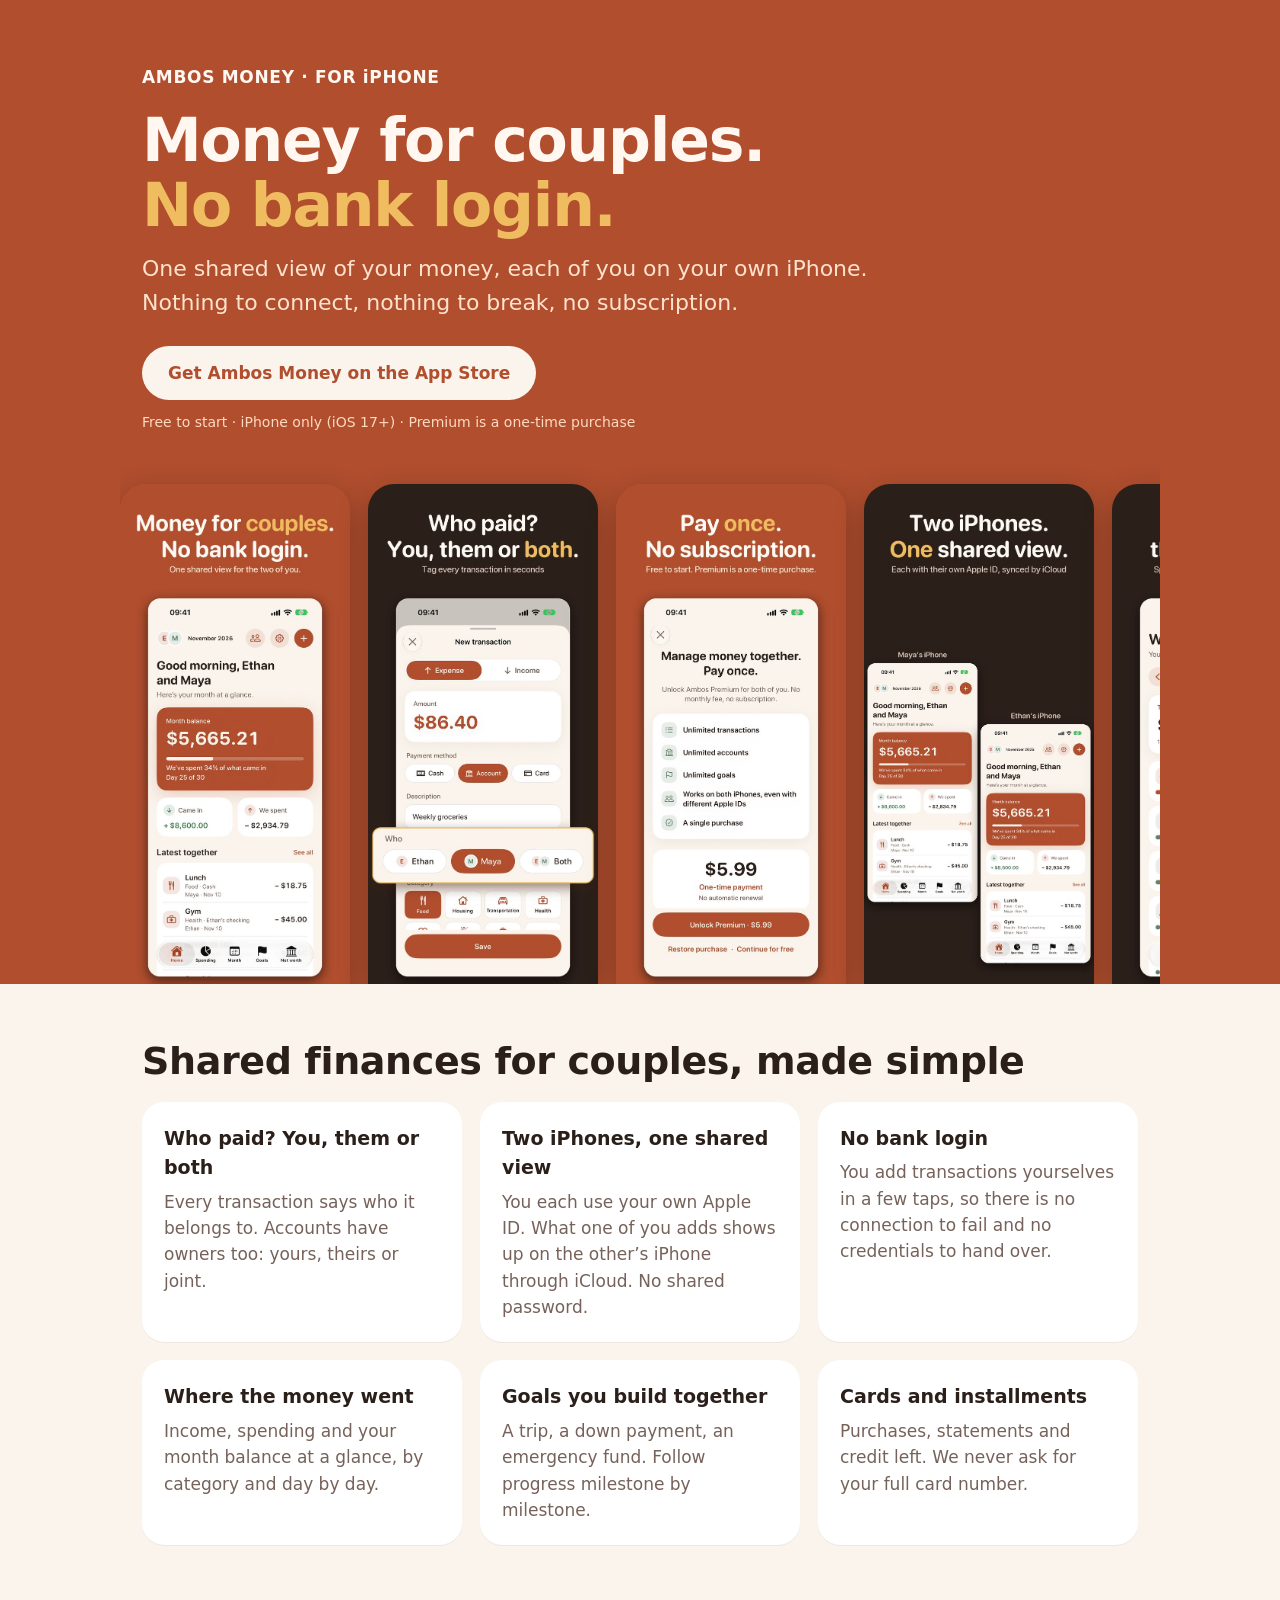
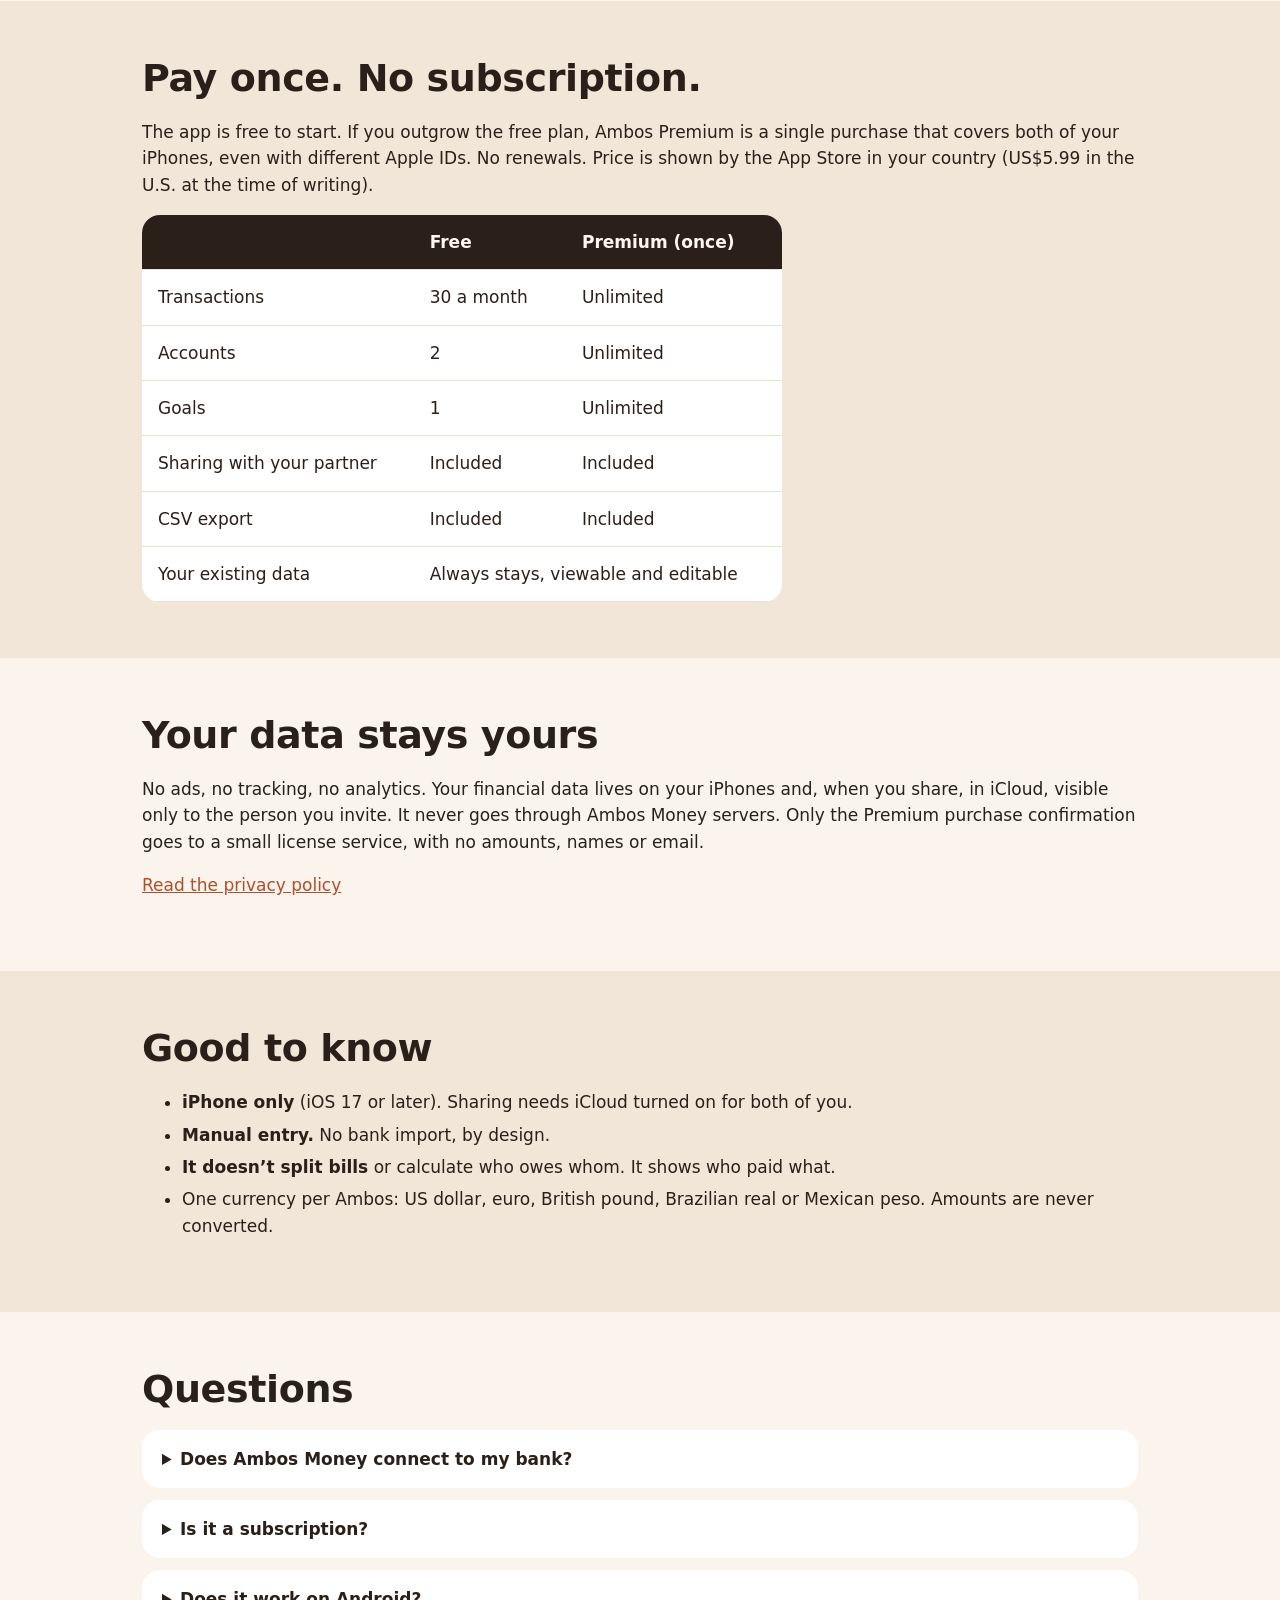
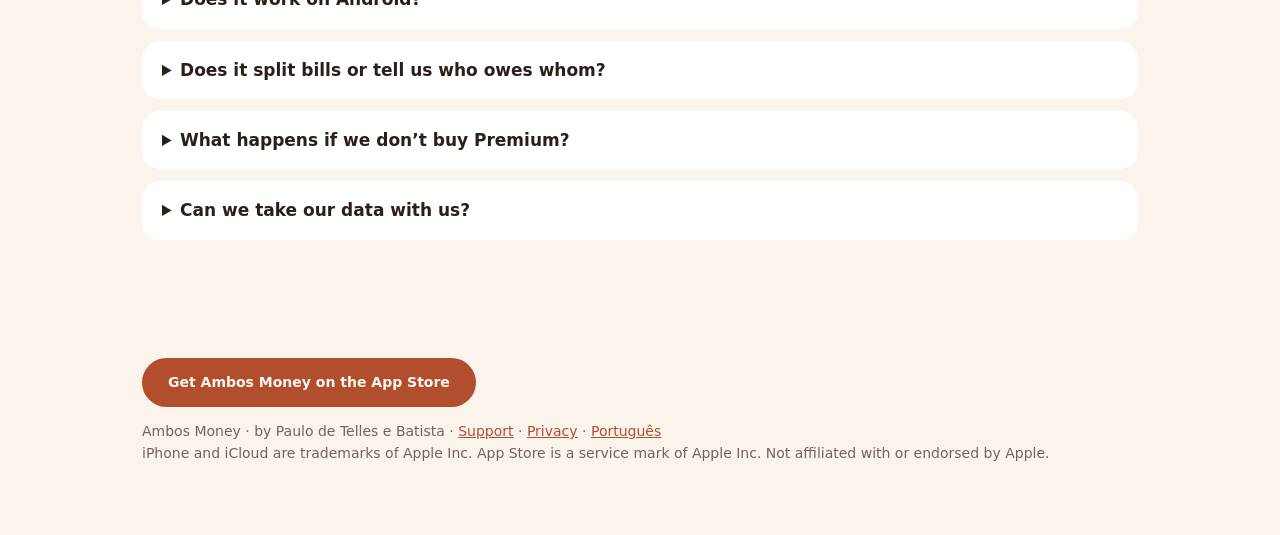
==== en/index.html @ d0905ecc "US landing page in /en/, language links and sitemap Co-Authored-By: Claude Sonnet 5.5 <noreply@anthr" ====
<!doctype html>
<html lang="en">
<head>
<meta charset="utf-8">
<meta name="viewport" content="width=device-width, initial-scale=1">
<title>Ambos Money — Money app for couples. No bank login, no subscription.</title>
<meta name="description" content="A shared money tracker for couples on iPhone. Each of you uses your own iPhone and Apple ID. No bank login, no ads, no subscription: free to start, Premium is a one-time purchase.">
<link rel="canonical" href="https://paulodermato.github.io/ambos-money-site/en/">
<link rel="alternate" hreflang="en" href="https://paulodermato.github.io/ambos-money-site/en/">
<link rel="alternate" hreflang="pt-BR" href="https://paulodermato.github.io/ambos-money-site/">
<meta property="og:url" content="https://paulodermato.github.io/ambos-money-site/en/">
<meta name="apple-itunes-app" content="app-id=6821386581">
<meta property="og:type" content="website">
<meta property="og:title" content="Ambos Money — Shared finances for couples">
<meta property="og:description" content="One shared view of your money on two iPhones. No bank login. No subscription.">
<meta property="og:image" content="https://paulodermato.github.io/ambos-money-site/en/img/og.jpg">
<meta name="twitter:card" content="summary_large_image">
<script type="application/ld+json">
{"@context":"https://schema.org","@type":"SoftwareApplication","name":"Ambos Money","operatingSystem":"iOS 17+","applicationCategory":"FinanceApplication",
 "description":"A shared money tracker for couples on iPhone. No bank login, no ads, no subscription.",
 "offers":{"@type":"Offer","price":"0","priceCurrency":"USD","description":"Free to start. Ambos Premium is a one-time in-app purchase."},
 "url":"https://apps.apple.com/us/app/id6821386581"}
</script>
<script type="application/ld+json">
{"@context":"https://schema.org","@type":"FAQPage","mainEntity":[
 {"@type":"Question","name":"Does Ambos Money connect to my bank?","acceptedAnswer":{"@type":"Answer","text":"No. You add transactions yourselves in a few taps. That means there is no bank connection to break and no credentials to share."}},
 {"@type":"Question","name":"Is it a subscription?","acceptedAnswer":{"@type":"Answer","text":"No. The app is free to start (30 transactions a month, 2 accounts and 1 goal, with sharing and CSV export included). Ambos Premium is a one-time purchase that unlocks both iPhones."}},
 {"@type":"Question","name":"Does it work on Android?","acceptedAnswer":{"@type":"Answer","text":"Not today. Ambos Money is iPhone only (iOS 17 or later), and sharing needs iCloud on both iPhones."}},
 {"@type":"Question","name":"Does it split bills or tell us who owes whom?","acceptedAnswer":{"@type":"Answer","text":"No. It shows who paid what, but it does not calculate settlements."}}
]}
</script>
<style>
:root{--terra:#b04e2e;--cocoa:#2b1f1a;--cream:#faf4ec;--sand:#f1e6d8;--amber:#f0bc60;--muted:#76625a}
*{box-sizing:border-box}
body{margin:0;font:17px/1.55 ui-rounded,"SF Pro Rounded",-apple-system,system-ui,"Segoe UI",sans-serif;color:var(--cocoa);background:var(--cream)}
a{color:var(--terra)}
.wrap{max-width:1040px;margin:0 auto;padding:0 22px}
header.hero{background:var(--terra);color:#fff7f0;padding:64px 0 0;overflow:hidden}
header.hero h1{font-size:clamp(34px,6vw,60px);line-height:1.08;margin:0 0 14px;letter-spacing:-.02em}
header.hero h1 em{font-style:normal;color:var(--amber)}
header.hero p.lead{font-size:clamp(18px,2.4vw,22px);max-width:34em;margin:0 0 26px;color:#ffe2cd}
.cta{display:inline-block;background:var(--cream);color:var(--terra);font-weight:700;padding:14px 26px;border-radius:999px;text-decoration:none}
.cta:focus-visible,a:focus-visible{outline:3px solid var(--amber);outline-offset:3px}
.note{font-size:14px;color:#ffd9c0;margin-top:12px}
.shots{display:flex;gap:18px;overflow-x:auto;scroll-snap-type:x mandatory;padding:36px 22px 0;margin:0 -22px;-webkit-overflow-scrolling:touch}
.shots img{width:230px;height:auto;border-radius:26px 26px 0 0;scroll-snap-align:start;flex:0 0 auto;box-shadow:0 10px 30px rgba(0,0,0,.25)}
section{padding:56px 0}
h2{font-size:clamp(26px,4vw,38px);line-height:1.15;margin:0 0 18px;letter-spacing:-.01em}
.grid{display:grid;gap:18px;grid-template-columns:repeat(auto-fit,minmax(240px,1fr))}
.card{background:#fff;border-radius:22px;padding:22px;box-shadow:0 1px 0 rgba(43,31,26,.06)}
.card h3{margin:0 0 6px;font-size:19px}
.card p{margin:0;color:var(--muted)}
.band{background:var(--sand)}
table{border-collapse:collapse;width:100%;max-width:640px;background:#fff;border-radius:18px;overflow:hidden}
th,td{padding:14px 16px;text-align:left;border-bottom:1px solid #eadfd2;vertical-align:top}
th{background:var(--cocoa);color:#fff7f0}
details{background:#fff;border-radius:18px;padding:16px 20px;margin:0 0 12px}
summary{cursor:pointer;font-weight:700}
details p{margin:10px 0 0;color:var(--muted)}
footer{padding:36px 0 56px;color:var(--muted);font-size:14px}
.honest li{margin:6px 0}
@media (prefers-color-scheme:dark){:root{--cream:#1b1512;--sand:#241b17;--cocoa:#f4ebe2;--muted:#b7a396}.card,table,details{background:#2a201b}th{background:#f4ebe2;color:#1b1512}td,th{border-color:#3a2d26}.cta{background:#fff7f0}}
</style>
</head>
<body>
<header class="hero">
  <div class="wrap">
    <p style="margin:0 0 18px;font-weight:700;letter-spacing:.04em">AMBOS MONEY · FOR iPHONE</p>
    <h1>Money for couples.<br><em>No bank login.</em></h1>
    <p class="lead">One shared view of your money, each of you on your own iPhone. Nothing to connect, nothing to break, no subscription.</p>
    <a class="cta" href="https://apps.apple.com/app/apple-store/id6821386581?pt=128971587&amp;ct=landing&amp;mt=8">Get Ambos Money on the App Store</a>
    <p class="note">Free to start · iPhone only (iOS 17+) · Premium is a one-time purchase</p>
    <div class="shots" aria-label="App screenshots">
      <img src="img/01-no-bank-login.jpg" alt="Home screen showing the month balance, what came in and what you spent" width="603" height="1311">
      <img src="img/02-who-paid.jpg" alt="New transaction screen with Who paid: you, your partner or both" width="603" height="1311" loading="lazy">
      <img src="img/03-pay-once.jpg" alt="Premium screen: pay once, no subscription, free plan explained" width="603" height="1311" loading="lazy">
      <img src="img/04-two-iphones.jpg" alt="Two iPhones showing the same shared money view" width="603" height="1311" loading="lazy">
      <img src="img/05-where-it-went.jpg" alt="Spending by category for the month" width="603" height="1311" loading="lazy">
      <img src="img/06-goals.jpg" alt="Shared goals with progress" width="603" height="1311" loading="lazy">
      <img src="img/07-cards.jpg" alt="Credit card with installments and statement" width="603" height="1311" loading="lazy">
      <img src="img/08-privacy.jpg" alt="Privacy: no ads, no tracking, no bank login" width="603" height="1311" loading="lazy">
    </div>
  </div>
</header>

<main>
<section>
  <div class="wrap">
    <h2>Shared finances for couples, made simple</h2>
    <div class="grid">
      <div class="card"><h3>Who paid? You, them or both</h3><p>Every transaction says who it belongs to. Accounts have owners too: yours, theirs or joint.</p></div>
      <div class="card"><h3>Two iPhones, one shared view</h3><p>You each use your own Apple ID. What one of you adds shows up on the other’s iPhone through iCloud. No shared password.</p></div>
      <div class="card"><h3>No bank login</h3><p>You add transactions yourselves in a few taps, so there is no connection to fail and no credentials to hand over.</p></div>
      <div class="card"><h3>Where the money went</h3><p>Income, spending and your month balance at a glance, by category and day by day.</p></div>
      <div class="card"><h3>Goals you build together</h3><p>A trip, a down payment, an emergency fund. Follow progress milestone by milestone.</p></div>
      <div class="card"><h3>Cards and installments</h3><p>Purchases, statements and credit left. We never ask for your full card number.</p></div>
    </div>
  </div>
</section>

<section class="band" id="pricing">
  <div class="wrap">
    <h2>Pay once. No subscription.</h2>
    <p>The app is free to start. If you outgrow the free plan, Ambos Premium is a single purchase that covers both of your iPhones, even with different Apple IDs. No renewals. Price is shown by the App Store in your country (US$5.99 in the U.S. at the time of writing).</p>
    <table>
      <tr><th></th><th>Free</th><th>Premium (once)</th></tr>
      <tr><td>Transactions</td><td>30 a month</td><td>Unlimited</td></tr>
      <tr><td>Accounts</td><td>2</td><td>Unlimited</td></tr>
      <tr><td>Goals</td><td>1</td><td>Unlimited</td></tr>
      <tr><td>Sharing with your partner</td><td>Included</td><td>Included</td></tr>
      <tr><td>CSV export</td><td>Included</td><td>Included</td></tr>
      <tr><td>Your existing data</td><td colspan="2">Always stays, viewable and editable</td></tr>
    </table>
  </div>
</section>

<section>
  <div class="wrap">
    <h2>Your data stays yours</h2>
    <p>No ads, no tracking, no analytics. Your financial data lives on your iPhones and, when you share, in iCloud, visible only to the person you invite. It never goes through Ambos Money servers. Only the Premium purchase confirmation goes to a small license service, with no amounts, names or email.</p>
    <p><a href="privacy.html">Read the privacy policy</a></p>
  </div>
</section>

<section class="band">
  <div class="wrap">
    <h2>Good to know</h2>
    <ul class="honest">
      <li><strong>iPhone only</strong> (iOS 17 or later). Sharing needs iCloud turned on for both of you.</li>
      <li><strong>Manual entry.</strong> No bank import, by design.</li>
      <li><strong>It doesn’t split bills</strong> or calculate who owes whom. It shows who paid what.</li>
      <li>One currency per Ambos: US dollar, euro, British pound, Brazilian real or Mexican peso. Amounts are never converted.</li>
    </ul>
  </div>
</section>

<section id="faq">
  <div class="wrap">
    <h2>Questions</h2>
    <details><summary>Does Ambos Money connect to my bank?</summary><p>No. You add transactions yourselves in a few taps. That means there is no bank connection to break and no credentials to share.</p></details>
    <details><summary>Is it a subscription?</summary><p>No. The app is free to start (30 transactions a month, 2 accounts and 1 goal, with sharing and CSV export included). Ambos Premium is a one-time purchase that unlocks both iPhones.</p></details>
    <details><summary>Does it work on Android?</summary><p>Not today. Ambos Money is iPhone only, and sharing needs iCloud on both iPhones.</p></details>
    <details><summary>Does it split bills or tell us who owes whom?</summary><p>No. It shows who paid what, but it does not calculate settlements.</p></details>
    <details><summary>What happens if we don’t buy Premium?</summary><p>You keep using the free plan. Everything you recorded stays, and you can still view, edit, sync and export. New items follow the free limits.</p></details>
    <details><summary>Can we take our data with us?</summary><p>Yes. Export accounts, income and expenses as CSV to open in Numbers or Excel, any time and for free.</p></details>
  </div>
</section>
</main>

<footer>
  <div class="wrap">
    <p><a class="cta" style="background:var(--terra);color:#fff7f0" href="https://apps.apple.com/app/apple-store/id6821386581?pt=128971587&amp;ct=landing&amp;mt=8">Get Ambos Money on the App Store</a></p>
    <p>Ambos Money · by Paulo de Telles e Batista · <a href="support.html">Support</a> · <a href="privacy.html">Privacy</a> · <a href="../" lang="pt-BR" hreflang="pt-BR">Português</a><br>iPhone and iCloud are trademarks of Apple Inc. App Store is a service mark of Apple Inc. Not affiliated with or endorsed by Apple.</p>
  </div>
</footer>
</body>
</html>
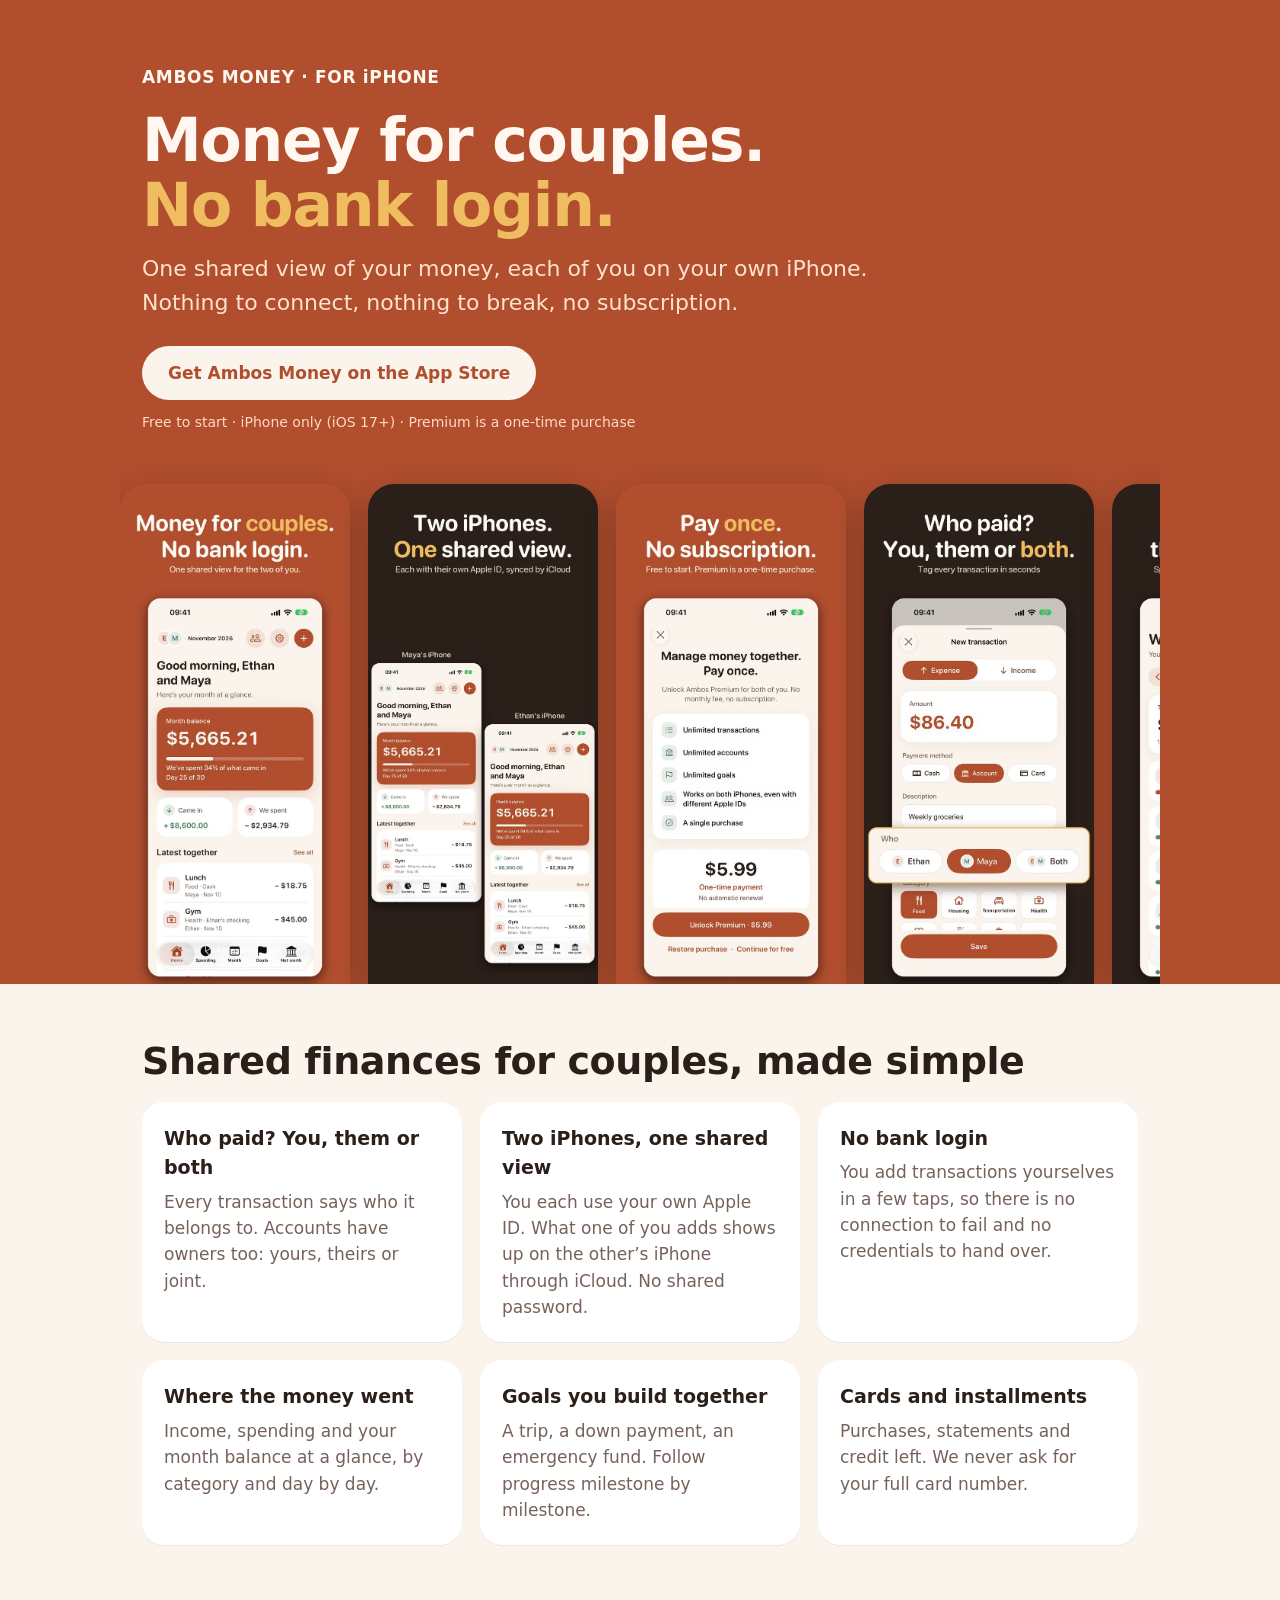
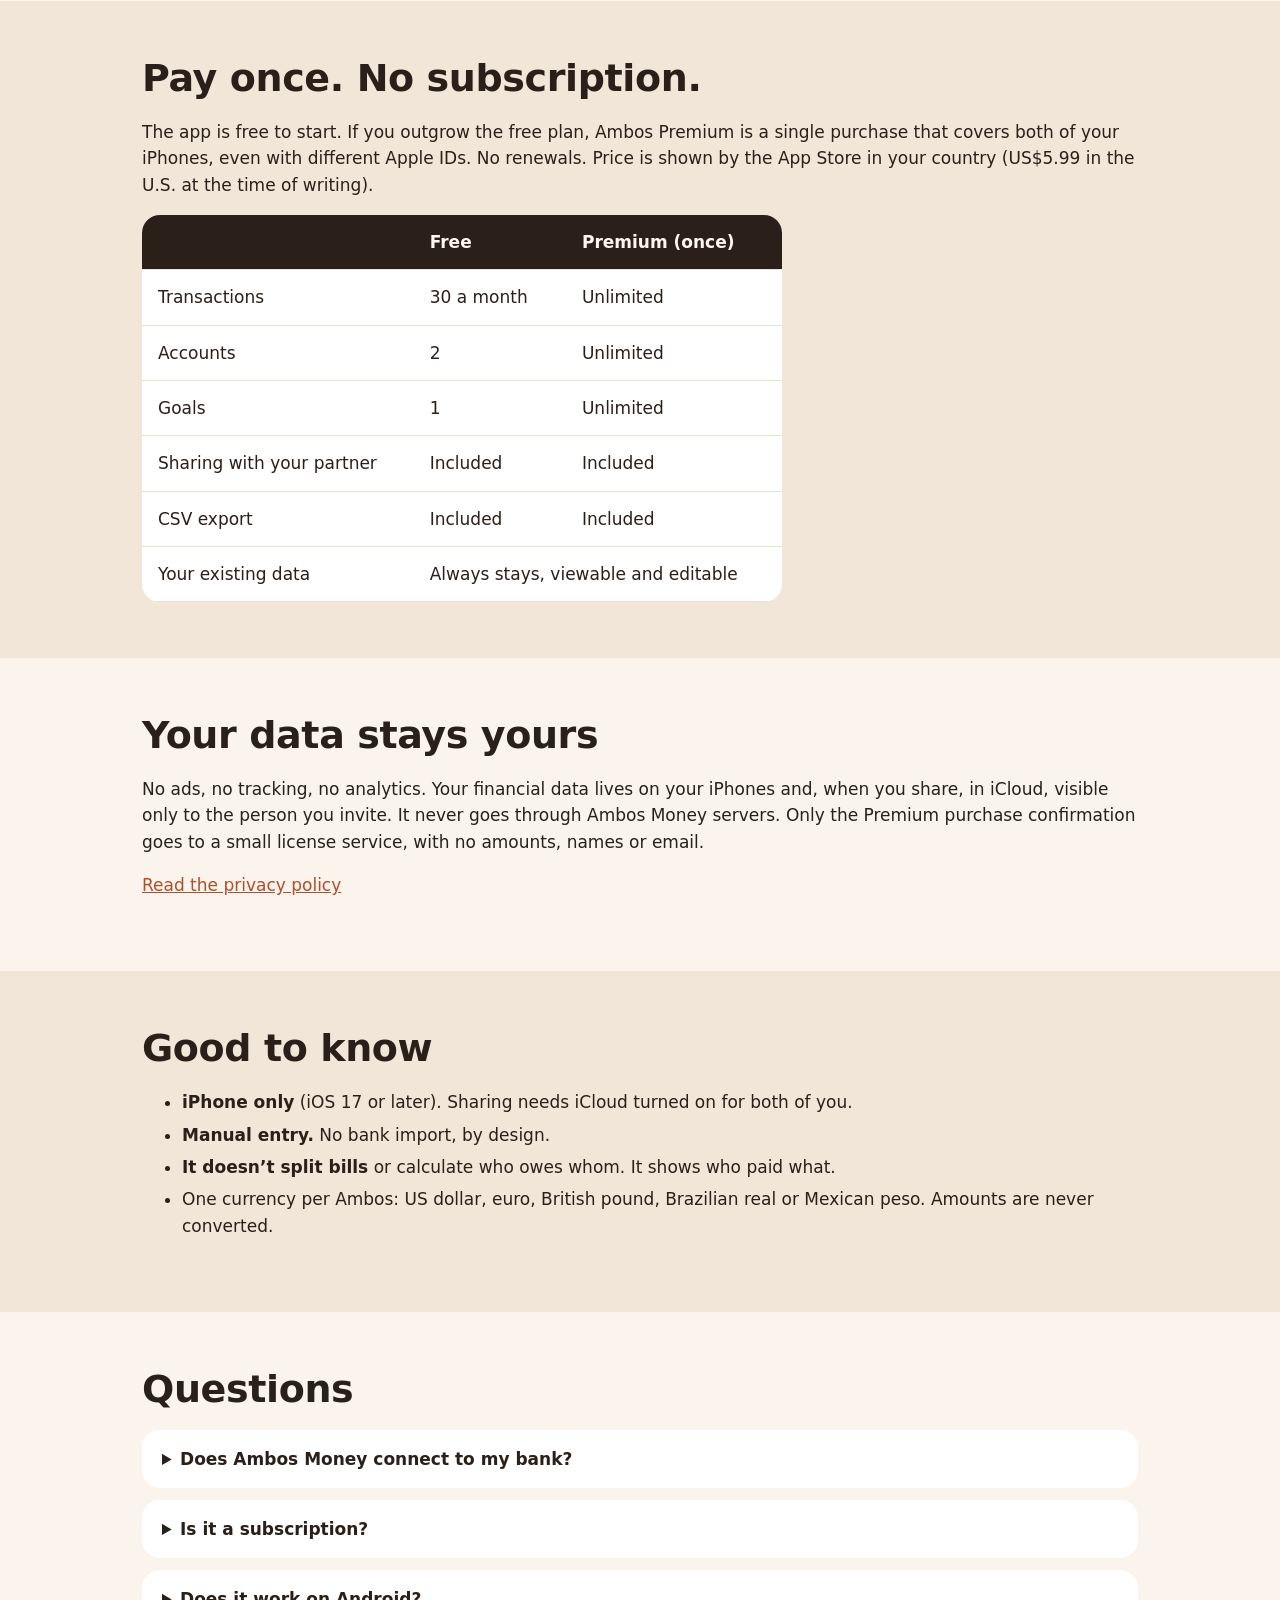
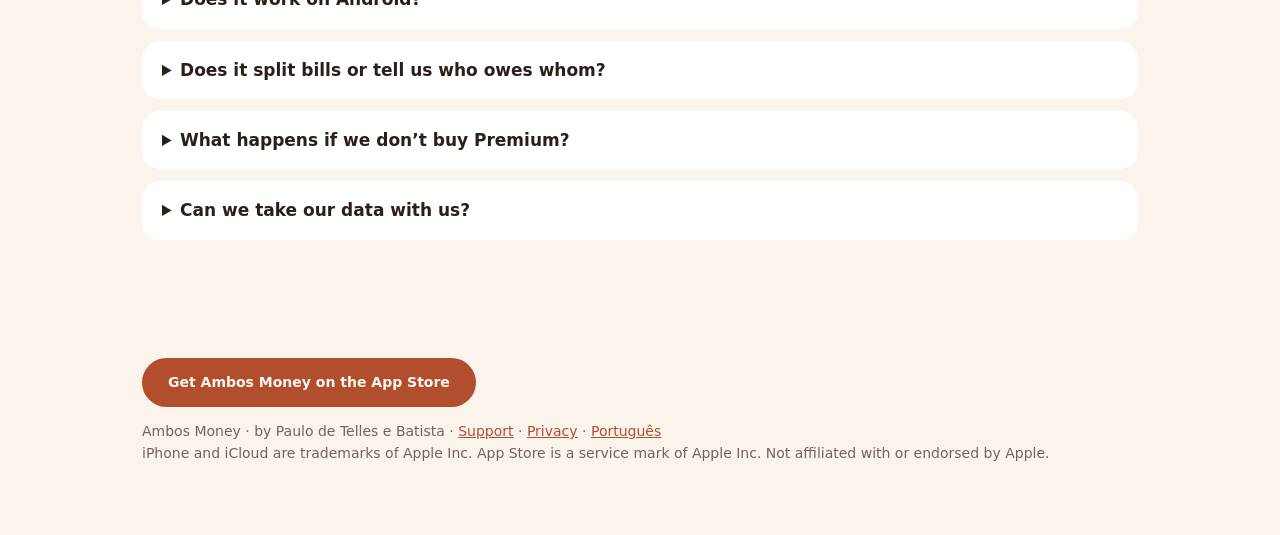
==== commit a9a59c48: "Landing: same screenshot order as the App Store Co-Authored-By: Claude Sonnet 5.5 <noreply@anthropic" ====
--- a/en/index.html
+++ b/en/index.html
@@ -72,9 +72,9 @@
     <p class="note">Free to start · iPhone only (iOS 17+) · Premium is a one-time purchase</p>
     <div class="shots" aria-label="App screenshots">
       <img src="img/01-no-bank-login.jpg" alt="Home screen showing the month balance, what came in and what you spent" width="603" height="1311">
+      <img src="img/04-two-iphones.jpg" alt="Two iPhones showing the same shared money view" width="603" height="1311" loading="lazy">
+      <img src="img/03-pay-once.jpg" alt="Premium screen: pay once, no subscription, free plan explained" width="603" height="1311" loading="lazy">
       <img src="img/02-who-paid.jpg" alt="New transaction screen with Who paid: you, your partner or both" width="603" height="1311" loading="lazy">
-      <img src="img/03-pay-once.jpg" alt="Premium screen: pay once, no subscription, free plan explained" width="603" height="1311" loading="lazy">
-      <img src="img/04-two-iphones.jpg" alt="Two iPhones showing the same shared money view" width="603" height="1311" loading="lazy">
       <img src="img/05-where-it-went.jpg" alt="Spending by category for the month" width="603" height="1311" loading="lazy">
       <img src="img/06-goals.jpg" alt="Shared goals with progress" width="603" height="1311" loading="lazy">
       <img src="img/07-cards.jpg" alt="Credit card with installments and statement" width="603" height="1311" loading="lazy">
